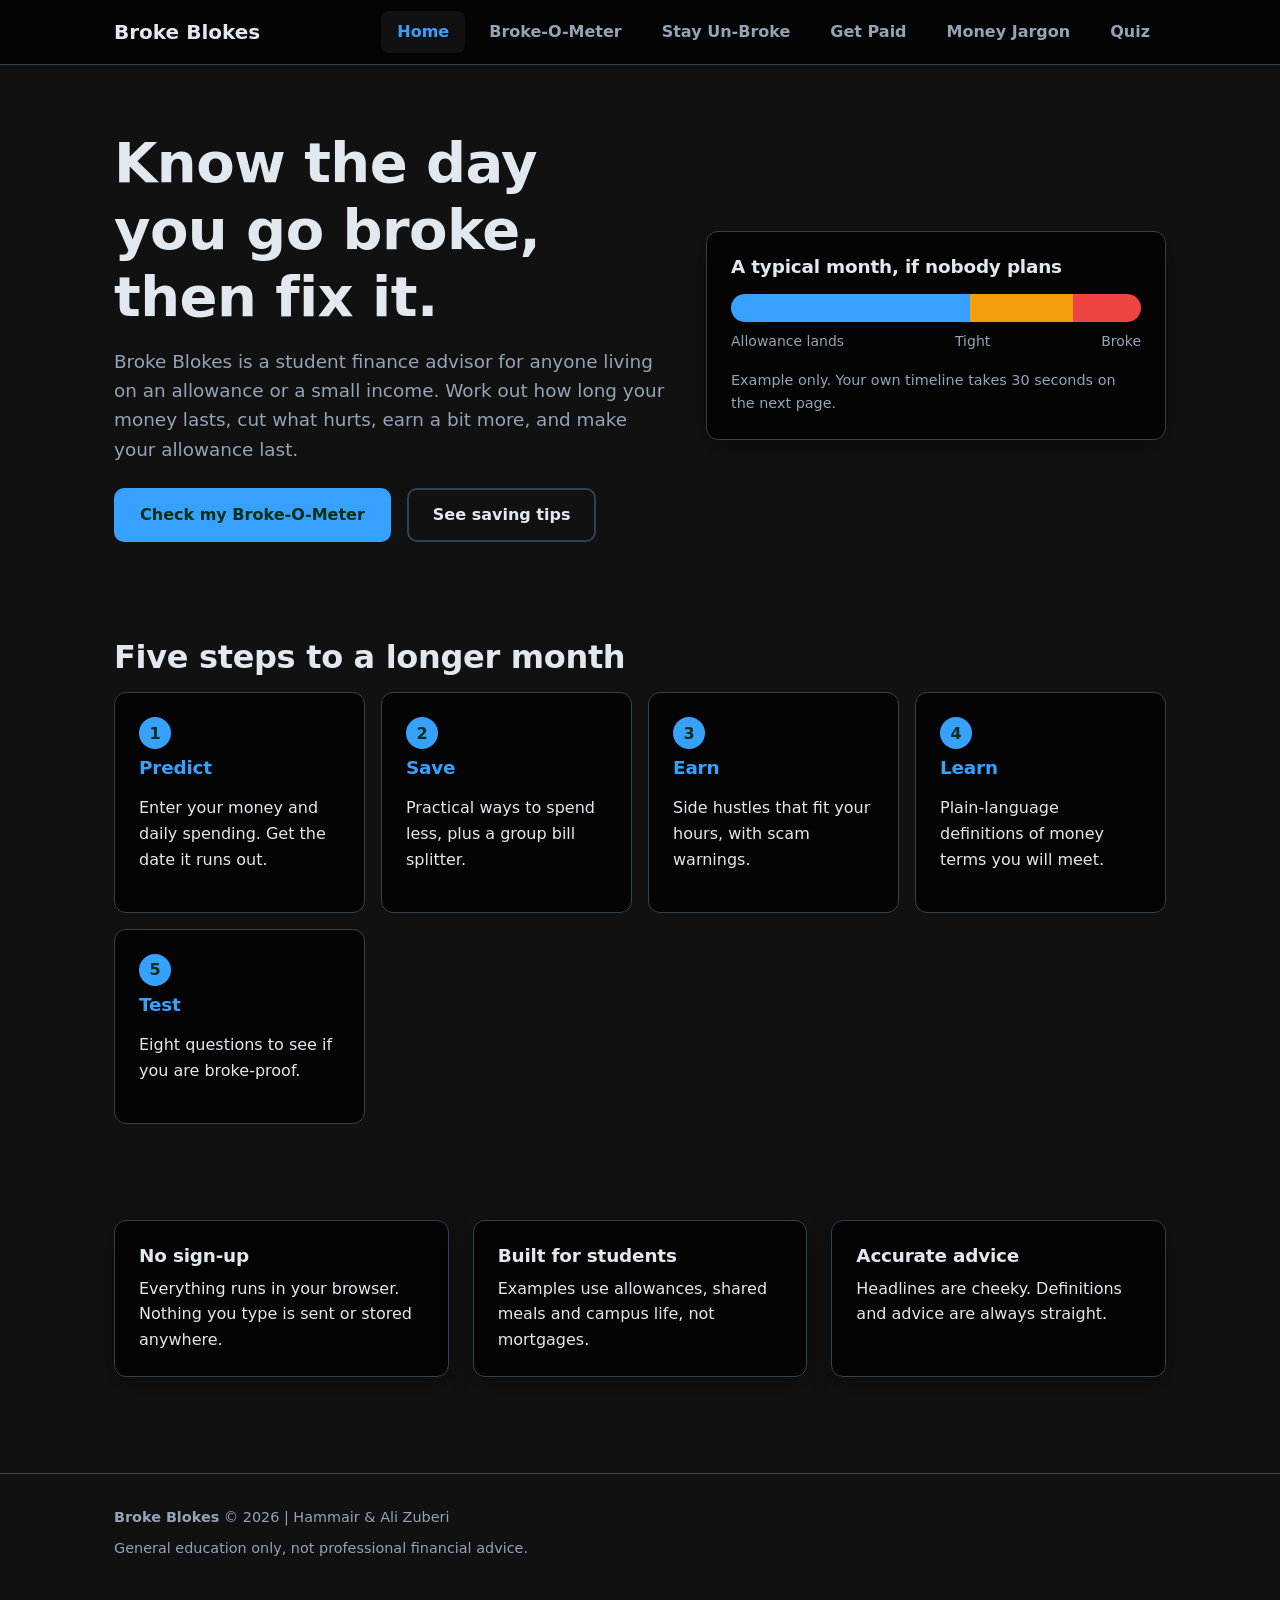
==== index.html @ 1339b5c9 "Add files via upload" ====
<html>
<head>
  <meta charset="UTF-8">
  <meta name="viewport" content="width=device-width, initial-scale=1">
  <title>Broke Blokes</title>
  <meta name="description" content="Student finance advisor. Know the day you go broke, then fix it.">
  <link rel="stylesheet" href="style.css">
</head>
<body>
  <a class="skip" href="#main">Skip to content</a>

  <header class="site-header">
    <div class="wrap nav-bar">
      <a class="brand" href="#home">Broke Blokes</a>
      <button class="menu-btn" aria-expanded="false" aria-controls="menu">Menu</button>
      <nav aria-label="Main">
        <ul class="nav-list" id="menu">
          <li><a href="#home">Home</a></li>
          <li><a href="#predictor">Broke-O-Meter</a></li>
          <li><a href="#tips">Stay Un-Broke</a></li>
          <li><a href="#hustles">Get Paid</a></li>
          <li><a href="#glossary">Money Jargon</a></li>
          <li><a href="#quiz">Quiz</a></li>
        </ul>
      </nav>
    </div>
  </header>

  <main id="main">


    <div class="view" id="view-home" data-title="Home">
    <!-- Hook: the big promise plus a picture of an allowance month -->
    <section class="hero">
      <div class="wrap hero-grid">
        <div>
          <h1>Know the day you go broke, then fix it.</h1>
          <p class="lead">Broke Blokes is a student finance advisor for anyone living on an allowance or a small income. Work out how long your money lasts, cut what hurts, earn a bit more, and make your allowance last.</p>
          <div class="btn-row">
            <a class="btn btn-primary" href="#predictor">Check my Broke-O-Meter</a>
            <a class="btn btn-secondary" href="#tips">See saving tips</a>
          </div>
        </div>
        <div class="card" aria-label="Example allowance month">
          <h3>A typical month, if nobody plans</h3>
          <div class="timeline" role="img" aria-label="Days 1 to 14 safe, days 15 to 20 tight, days 21 to 24 broke">
            <span class="g"></span><span class="a"></span><span class="r"></span>
          </div>
          <div class="timeline-labels"><span>Allowance lands</span><span>Tight</span><span>Broke</span></div>
          <p class="muted small" style="margin-top:16px">Example only. Your own timeline takes 30 seconds on the next page.</p>
        </div>
      </div>
    </section>


    <section class="section">
      <div class="wrap">
        <h2>Five steps to a longer month</h2>
        <ol class="steps">
          <li><h3><a href="#predictor">Predict</a></h3><p>Enter your money and daily spending. Get the date it runs out.</p></li>
          <li><h3><a href="#tips">Save</a></h3><p>Practical ways to spend less, plus a group bill splitter.</p></li>
          <li><h3><a href="#hustles">Earn</a></h3><p>Side hustles that fit your hours, with scam warnings.</p></li>
          <li><h3><a href="#glossary">Learn</a></h3><p>Plain-language definitions of money terms you will meet.</p></li>
          <li><h3><a href="#quiz">Test</a></h3><p>Eight questions to see if you are broke-proof.</p></li>
        </ol>
      </div>
    </section>

    <section class="section">
      <div class="wrap grid grid-3">
        <div class="card"><h3>No sign-up</h3><p>Everything runs in your browser. Nothing you type is sent or stored anywhere.</p></div>
        <div class="card"><h3>Built for students</h3><p>Examples use allowances, shared meals and campus life, not mortgages.</p></div>
        <div class="card"><h3>Accurate advice</h3><p>Headlines are cheeky. Definitions and advice are always straight.</p></div>
      </div>
    </section>
    </div>


    <div class="view" id="view-predictor" data-title="Broke-O-Meter">
    <!-- Predict: sliders and numbers go in, the broke date comes out -->
    <section class="page-head">
      <div class="wrap">
        <h1>Broke-O-Meter</h1>
        <p class="lead">Tell us what you have and what you spend. We show whether you make it to your next allowance.</p>
      </div>
    </section>

    <section class="section" style="padding-top:0">
      <div class="wrap grid grid-2">
        <div class="card">
          <h2>Your numbers</h2>
          <div class="field">
            <label for="currency">Currency</label>
            <select id="currency">
              <option value="Rs">Rs</option>
              <option value="$">$</option>
              <option value="&pound;">&pound;</option>
              <option value="&euro;">&euro;</option>
            </select>
          </div>
          <div class="row-2">
            <div class="field">
              <label for="money">Money you have now</label>
              <input id="money" type="number" min="0" step="1" value="15000">
            </div>
            <div class="field">
              <label for="days">Days until next allowance</label>
              <input id="days" type="number" min="1" max="365" step="1" value="30">
            </div>
          </div>
          <div class="field">
            <label for="daily">Daily spending: <output id="dailyOut" for="daily"></output></label>
            <input id="daily" type="range" min="0" max="2000" step="50" value="700">
            <p class="hint">Add up food, transport and everything else you spend in a normal day.</p>
          </div>
        </div>

        <div class="card" aria-live="polite">
          <h2>Your result</h2>
          <div class="meter" role="img" aria-label="How much of the period your money covers"><div class="meter-fill" id="meterFill"></div></div>
          <div id="result" style="margin-top:24px"></div>
        </div>
      </div>
    </section>
    </div>


    <div class="view" id="view-tips" data-title="Stay Un-Broke">
    <!-- Save: tips, filterable by topic -->
    <section class="page-head">
      <div class="wrap">
        <h1>Stay Un-Broke</h1>
        <p class="lead">Small changes that keep money in your pocket. Pick a topic, then use the bill splitter when you eat out with friends.</p>
      </div>
    </section>

    <section class="section" style="padding-top:0">
      <div class="wrap">
        <div class="filters" role="group" aria-label="Filter tips by topic">
          <button class="chip" data-filter="all" aria-pressed="true">All</button>
          <button class="chip" data-filter="habits" aria-pressed="false">Money habits</button>
          <button class="chip" data-filter="food" aria-pressed="false">Food</button>
          <button class="chip" data-filter="transport" aria-pressed="false">Transport</button>
          <button class="chip" data-filter="study" aria-pressed="false">Study costs</button>
        </div>
        <div class="grid grid-3">
          <article class="card tip" data-cat="habits"><h3>Track every expense for two weeks</h3><p>Write down each purchase. Most people find a few small, regular costs that add up to more than they expected.</p></article>
          <article class="card tip" data-cat="habits"><h3>Pay yourself first</h3><p>Move a fixed amount to savings on the day money arrives, then budget with what is left.</p></article>
          <article class="card tip" data-cat="habits"><h3>Use a waiting rule</h3><p>For any unplanned purchase, wait 24 hours. If you still want it and it fits your budget, buy it.</p></article>
          <article class="card tip" data-cat="habits"><h3>Audit subscriptions monthly</h3><p>List every recurring charge. Cancel what you did not use this month, and share plans only where the provider allows it.</p></article>
          <article class="card tip" data-cat="food"><h3>Cook in batches</h3><p>Cooking larger portions and storing them costs less per meal than buying meals out or ordering in.</p></article>
          <article class="card tip" data-cat="food"><h3>Plan a weekly shopping list</h3><p>Shop with a list and a set amount. Planning meals reduces food waste and impulse purchases.</p></article>
          <article class="card tip" data-cat="food"><h3>Carry water and a snack</h3><p>Buying drinks and snacks between classes is a common hidden cost. A refillable bottle removes it.</p></article>
          <article class="card tip" data-cat="transport"><h3>Share rides and use passes</h3><p>Carpool with classmates where it is safe and legal, and check whether student passes cut your fares.</p></article>
          <article class="card tip" data-cat="transport"><h3>Walk or cycle short trips</h3><p>Short journeys by foot or bike cost nothing and are often as fast as waiting for transport.</p></article>
          <article class="card tip" data-cat="study"><h3>Borrow or buy used textbooks</h3><p>Check the library, senior students and second-hand listings before buying new. Confirm the edition first.</p></article>
          <article class="card tip" data-cat="study"><h3>Ask about student discounts</h3><p>Software, devices and services often have education pricing. Keep your student card or email ready.</p></article>
        </div>
      </div>
    </section>


    <section class="section" id="splitter">
      <div class="wrap">
        <h2>Group bill splitter</h2>
        <p class="lead">Split a meal or trip fairly. Choose an equal split, or split by what each person ordered.</p>
        <div class="grid grid-2">
          <div class="card">
            <div class="row-2">
              <div class="field"><label for="bill">Bill total (before tip)</label><input id="bill" type="number" min="0" step="0.01" value="4000"></div>
              <div class="field"><label for="tip">Tip or service %</label><input id="tip" type="number" min="0" max="100" step="1" value="10"></div>
            </div>
            <div class="row-2">
              <div class="field"><label for="people">Number of people (2 to 12)</label><input id="people" type="number" min="2" max="12" step="1" value="4"></div>
              <div class="field">
                <label for="mode">How to split</label>
                <select id="mode"><option value="equal">Equally</option><option value="items">By what each person ordered</option></select>
              </div>
            </div>
            <p class="hint" style="margin-bottom:8px">Names are optional. In "by what each person ordered" mode, enter each person's items. Anything left over on the bill is shared equally.</p>
            <div class="split-people" id="rows" data-mode="equal"></div>
          </div>
          <div class="card" aria-live="polite">
            <h3>Who pays what</h3>
            <div id="splitOut"></div>
            <p class="hint">Amounts use whatever currency you entered.</p>
          </div>
        </div>
      </div>
    </section>
    </div>


    <div class="view" id="view-hustles" data-title="Get Paid">
    <!-- Earn: pick your hours and style, see matching hustles -->
    <section class="page-head">
      <div class="wrap">
        <h1>Get Paid</h1>
        <p class="lead">Saving only goes so far. Tell us how much time you have and we show hustles that fit.</p>
      </div>
    </section>

    <section class="section" style="padding-top:0">
      <div class="wrap">
        <div class="card" style="margin-bottom:24px">
          <div class="row-2">
            <div class="field">
              <label for="hours">Free hours per week</label>
              <select id="hours">
                <option value="2">Up to 2</option>
                <option value="4" selected>Up to 4</option>
                <option value="6">Up to 6</option>
                <option value="10">10 or more</option>
              </select>
            </div>
            <div class="field">
              <label for="style">Where do you want to work?</label>
              <select id="style">
                <option value="any" selected>Either</option>
                <option value="online">Online</option>
                <option value="in-person">In person</option>
              </select>
            </div>
          </div>
        </div>
        <div class="grid grid-3" id="hustleList" aria-live="polite"></div>

        <div class="callout" style="margin-top:32px">
          <h3>Scam check</h3>
          <p>A real employer never asks you to pay to get a job, buy equipment from them first, or share bank passwords or one-time codes. If a listing does, walk away and report it to the platform.</p>
        </div>
      </div>
    </section>
    </div>


    <div class="view" id="view-glossary" data-title="Money Jargon">
    <!-- Learn: searchable table of money terms -->
    <section class="page-head">
      <div class="wrap">
        <h1>Money Jargon</h1>
        <p class="lead">Money words explained in plain language. Search a term or filter by topic.</p>
      </div>
    </section>

    <section class="section" style="padding-top:0">
      <div class="wrap">
        <div class="row-2" style="margin-bottom:16px">
          <div class="field"><label for="search">Search</label><input id="search" type="search" placeholder="Try &quot;interest&quot; or &quot;budget&quot;"></div>
          <div class="field">
            <label for="category">Topic</label>
            <select id="category">
              <option value="all">All topics</option>
              <option value="Basics">Basics</option>
              <option value="Saving">Saving</option>
              <option value="Borrowing">Borrowing</option>
              <option value="Earning">Earning</option>
            </select>
          </div>
        </div>
        <p class="muted small" id="count" aria-live="polite"></p>
        <div class="table-wrap">
          <table>
            <thead><tr><th scope="col">Term</th><th scope="col">Topic</th><th scope="col">What it means</th></tr></thead>
            <tbody id="glossBody"></tbody>
          </table>
        </div>
      </div>
    </section>
    </div>


    <div class="view" id="view-quiz" data-title="Are You Broke-Proof?">
    <!-- Test: one question at a time, with instant feedback -->
    <section class="page-head">
      <div class="wrap">
        <h1>Are You Broke-Proof?</h1>
        <p class="lead">Eight questions on everything from this site. Answer, learn why, move on.</p>
      </div>
    </section>

    <section class="section" style="padding-top:0">
      <div class="wrap">
        <div class="card quiz-card">
          <div class="progress" aria-hidden="true"><div id="bar"></div></div>
          <div id="quizBox"></div>
        </div>
      </div>
    </section>
    </div>

  </main>


  <footer class="site-footer">
    <div class="wrap">
      <p><strong>Broke Blokes</strong> &copy; <span id="year">2026</span> | Hammair & Ali Zuberi</p>
      <p>General education only, not professional financial advice.</p>
    </div>
  </footer>

  <script src="main.js"></script>
</body>
</html>
---- style.css ----
:root {
  --bg: #111111;        
  --surface: #040404;   
  --line: #334155;      
  --text: #e2e8f0;      
  --muted: #94a3b8;     
  --blue: #37a1ff;     
  --amber: #f59e0b;     
  --red: #ef4444;       

  --s1: 8px; --s2: 16px; --s3: 24px; --s4: 32px; --s5: 40px; --s6: 48px; --s8: 64px;

  --radius: 12px;
  --shadow: 0 8px 24px rgba(0, 0, 0, 0.28);
  --max: 1100px;
  --font: system-ui, -apple-system, "Poppins", Roboto, "Helvetica Neue", Arial, sans-serif;
}

*, *::before, *::after { box-sizing: border-box; }
html { scroll-behavior: smooth; }
body {
  margin: 0;
  background: var(--bg);
  color: var(--text);
  font-family: var(--font);
  font-size: 1rem;
  line-height: 1.6;
}
h1, h2, h3 { line-height: 1.2; margin: 0 0 var(--s2); letter-spacing: -0.01em; }
h1 { font-size: clamp(2.1rem, 5vw, 3.5rem); font-weight: 800; }
h2 { font-size: clamp(1.5rem, 3vw, 2rem); font-weight: 750; }
h3 { font-size: 1.15rem; font-weight: 700; }
p { margin: 0 0 var(--s2); max-width: 70ch; }
a { color: var(--blue); }
img, svg { max-width: 100%; }
:focus-visible { outline: 3px solid var(--blue); outline-offset: 2px; border-radius: 4px; }

.skip { position: absolute; left: -999px; top: 0; background: var(--blue); color: #052e16; padding: var(--s1) var(--s2); z-index: 100; }
.skip:focus { left: var(--s2); top: var(--s2); }

.wrap { width: 100%; max-width: var(--max); margin: 0 auto; padding: 0 var(--s3); }
.section { padding: var(--s6) 0; }
.page-head { padding: var(--s6) 0 var(--s3); }
.lead { color: var(--muted); font-size: 1.15rem; }
.grid { display: grid; gap: var(--s3); }
.grid-2 { grid-template-columns: repeat(auto-fit, minmax(300px, 1fr)); }
.grid-3 { grid-template-columns: repeat(auto-fit, minmax(260px, 1fr)); }
.muted { color: var(--muted); }
.small { font-size: 0.9rem; }

.site-header { background: var(--surface); border-bottom: 1px solid var(--line); position: sticky; top: 0; z-index: 50; }
.nav-bar { display: flex; align-items: center; justify-content: space-between; min-height: 64px; gap: var(--s2); }
.brand { font-weight: 800; font-size: 1.25rem; color: var(--text); text-decoration: none; }
.nav-list { display: flex; gap: var(--s1); list-style: none; margin: 0; padding: 0; }
.nav-list a { display: block; padding: var(--s1) var(--s2); border-radius: 8px; color: var(--muted); text-decoration: none; font-weight: 600; }
.nav-list a:hover { color: var(--text); background: var(--bg); }
.nav-list a.active { color: var(--blue); background: var(--bg); }
.menu-btn { display: none; background: none; border: 1px solid var(--line); color: var(--text); border-radius: 8px; padding: var(--s1) var(--s2); font: inherit; cursor: pointer; }

@media (max-width: 900px) {
  .menu-btn { display: block; }
  .nav-list { display: none; position: absolute; top: 64px; left: 0; right: 0; flex-direction: column; background: var(--surface); border-bottom: 1px solid var(--line); padding: var(--s1) var(--s3) var(--s2); }
  .nav-list.open { display: flex; }
}

.card { background: var(--surface); border: 1px solid var(--line); border-radius: var(--radius); box-shadow: var(--shadow); padding: var(--s3); }
.card h3 { margin-bottom: var(--s1); }
.card p:last-child { margin-bottom: 0; }

.btn { display: inline-block; font: inherit; font-weight: 700; padding: 12px var(--s3); border-radius: 10px; border: 2px solid transparent; cursor: pointer; text-decoration: none; transition: transform 0.15s, background 0.15s; }
.btn:active { transform: translateY(1px); }
.btn-primary { background: var(--blue); color: #052e16; }
.btn-primary:hover { background: #4aaade; }
.btn-secondary { background: transparent; color: var(--text); border-color: var(--line); }
.btn-secondary:hover { border-color: var(--blue); color: var(--blue); }
.btn-row { display: flex; flex-wrap: wrap; gap: var(--s2); margin-top: var(--s3); }

label { display: block; font-weight: 600; margin-bottom: 4px; }
input, select { width: 100%; font: inherit; color: var(--text); background: var(--bg); border: 1px solid var(--line); border-radius: 8px; padding: 10px var(--s2); }
input[type="range"] { padding: 0; accent-color: var(--blue); }
.field { margin-bottom: var(--s2); }
.hint { color: var(--muted); font-size: 0.875rem; margin-top: 4px; }
.row-2 { display: grid; grid-template-columns: 1fr 1fr; gap: var(--s2); }
.error { color: var(--red); font-weight: 600; }

.hero { padding: var(--s8) 0 var(--s6); }
.hero-grid { display: grid; grid-template-columns: 1.2fr 1fr; gap: var(--s5); align-items: center; }
@media (max-width: 860px) { .hero-grid { grid-template-columns: 1fr; } }
.timeline { display: flex; height: 28px; border-radius: 999px; overflow: hidden; margin: var(--s2) 0 var(--s1); }
.timeline span { flex: 1; }
.timeline .g { background: var(--blue); flex: 14; }
.timeline .a { background: var(--amber); flex: 6; }
.timeline .r { background: var(--red); flex: 4; }
.timeline-labels { display: flex; justify-content: space-between; color: var(--muted); font-size: 0.875rem; }

.steps { list-style: none; margin: 0; padding: 0; counter-reset: step; display: grid; gap: var(--s2); grid-template-columns: repeat(auto-fit, minmax(220px, 1fr)); }
.steps li { counter-increment: step; background: var(--surface); border: 1px solid var(--line); border-radius: var(--radius); padding: var(--s3); }
.steps li::before { content: counter(step); display: inline-grid; place-items: center; width: 32px; height: 32px; border-radius: 50%; background: var(--blue); color: #052e16; font-weight: 800; margin-bottom: var(--s1); }
.steps a { font-weight: 700; text-decoration: none; }

.meter { height: 24px; background: var(--bg); border: 1px solid var(--line); border-radius: 999px; overflow: hidden; }
.meter-fill { height: 100%; width: 0; background: var(--blue); transition: width 0.4s ease, background 0.3s; }
.meter-fill.warn { background: var(--amber); }
.meter-fill.danger { background: var(--red); }
.status { display: inline-block; font-weight: 800; padding: 4px 12px; border-radius: 999px; margin-bottom: var(--s2); }
.status.safe { background: rgba(34, 197, 94, 0.15); color: var(--blue); }
.status.warn { background: rgba(245, 158, 11, 0.15); color: var(--amber); }
.status.danger { background: rgba(239, 68, 68, 0.15); color: var(--red); }
.big { font-size: clamp(1.6rem, 4vw, 2.4rem); font-weight: 800; margin: 0 0 var(--s1); }
.stats { display: grid; grid-template-columns: repeat(auto-fit, minmax(150px, 1fr)); gap: var(--s2); margin-top: var(--s3); }
.stat { background: var(--bg); border: 1px solid var(--line); border-radius: 8px; padding: var(--s2); }
.stat b { display: block; font-size: 1.3rem; }

.filters { display: flex; flex-wrap: wrap; gap: var(--s1); margin-bottom: var(--s3); }
.chip { font: inherit; font-weight: 600; background: var(--surface); color: var(--muted); border: 1px solid var(--line); border-radius: 999px; padding: 6px var(--s2); cursor: pointer; }
.chip:hover { color: var(--text); }
.chip[aria-pressed="true"] { background: var(--blue); color: #052e16; border-color: var(--blue); }
.tag { display: inline-block; font-size: 0.8rem; font-weight: 700; color: var(--muted); border: 1px solid var(--line); border-radius: 999px; padding: 2px 10px; margin: 0 4px 4px 0; }
.hidden { display: none !important; }
.callout { border-left: 4px solid var(--amber); background: var(--surface); padding: var(--s2) var(--s3); border-radius: 0 var(--radius) var(--radius) 0; }

.split-people { display: grid; gap: var(--s1); margin-bottom: var(--s2); }
.split-people .person { display: grid; grid-template-columns: 1fr 1fr; gap: var(--s1); }
.split-people[data-mode="equal"] .person { grid-template-columns: 1fr; }
.split-people[data-mode="equal"] .item { display: none; }
.split-result li { display: flex; justify-content: space-between; padding: 6px 0; border-bottom: 1px solid var(--line); }
.split-result { list-style: none; margin: var(--s2) 0 0; padding: 0; }

.table-wrap { overflow-x: auto; border: 1px solid var(--line); border-radius: var(--radius); }
table { width: 100%; border-collapse: collapse; background: var(--surface); }
th, td { text-align: left; padding: var(--s2); border-bottom: 1px solid var(--line); vertical-align: top; }
th { background: var(--bg); color: var(--muted); font-size: 0.9rem; }
td:first-child { font-weight: 700; white-space: nowrap; }
tr:last-child td { border-bottom: 0; }

.quiz-card { max-width: 720px; }
.progress { height: 8px; background: var(--bg); border-radius: 999px; overflow: hidden; margin-bottom: var(--s3); }
.progress div { height: 100%; width: 0; background: var(--blue); transition: width 0.3s; }
.options { display: grid; gap: var(--s1); margin: var(--s2) 0; }
.option { text-align: left; font: inherit; color: var(--text); background: var(--bg); border: 2px solid var(--line); border-radius: 10px; padding: 12px var(--s2); cursor: pointer; }
.option:hover:not(:disabled) { border-color: var(--blue); }
.option.correct { border-color: var(--blue); background: rgba(34, 197, 94, 0.12); }
.option.wrong { border-color: var(--red); background: rgba(239, 68, 68, 0.12); }
.feedback { margin-top: var(--s2); }


.site-footer { border-top: 1px solid var(--line); margin-top: var(--s6); padding: var(--s4) 0; color: var(--muted); font-size: 0.9rem; }
.site-footer p { max-width: none; margin-bottom: var(--s1); }


@media (prefers-reduced-motion: reduce) {
  * { transition: none !important; scroll-behavior: auto !important; }
}
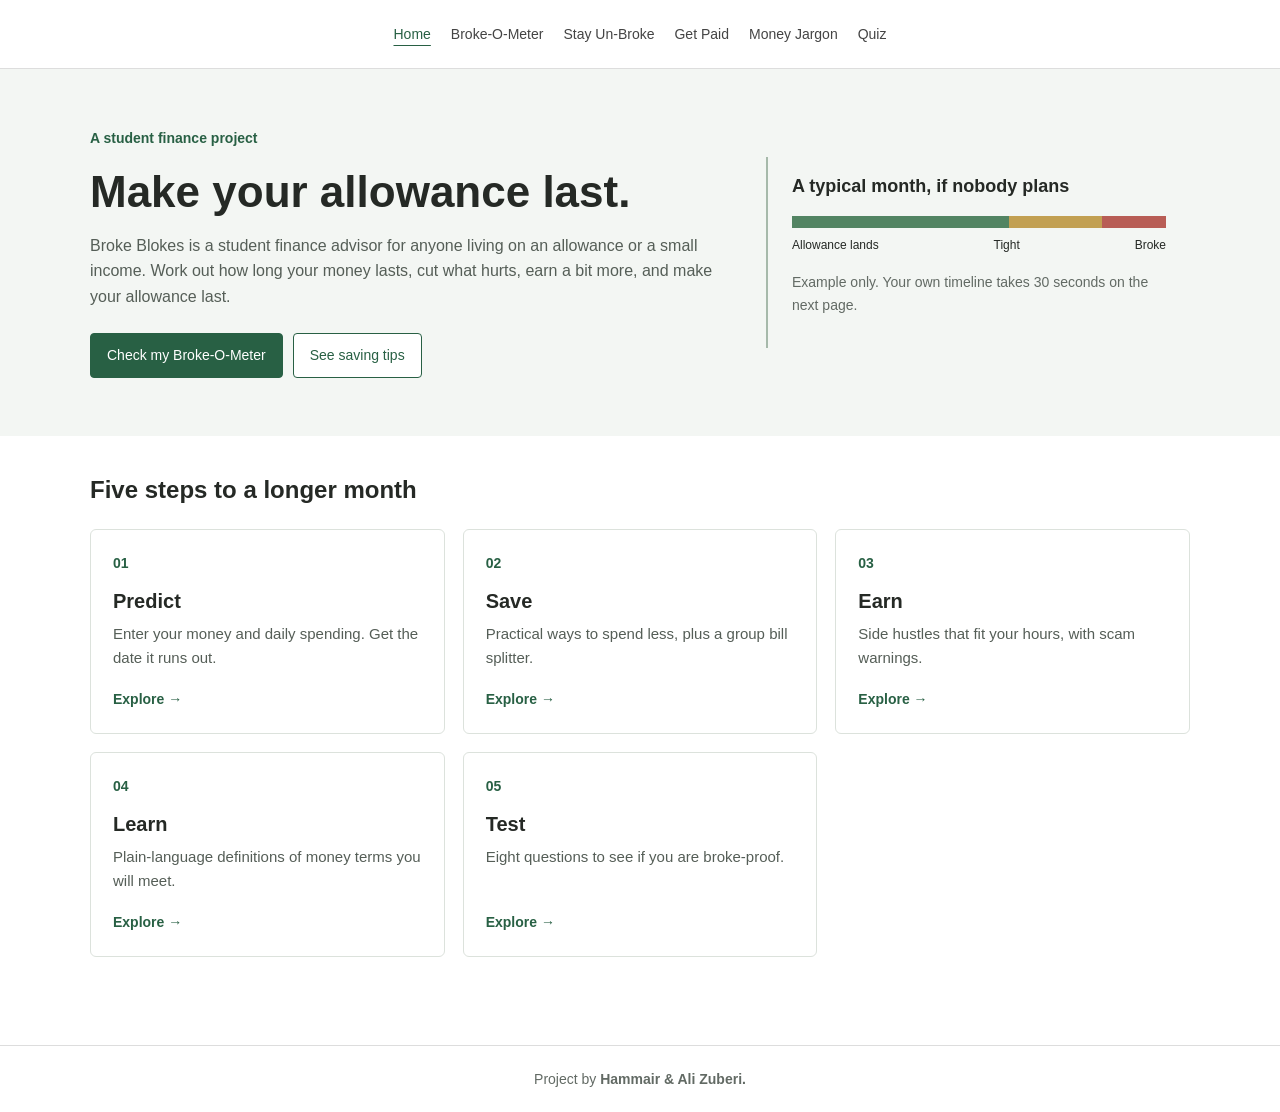
==== commit fc4c5e5a: "Add files via upload" ====
--- a/index.html
+++ b/index.html
@@ -1,18 +1,22 @@
+<!DOCTYPE html>
 <html>
+
 <head>
   <meta charset="UTF-8">
   <meta name="viewport" content="width=device-width, initial-scale=1">
   <title>Broke Blokes</title>
   <meta name="description" content="Student finance advisor. Know the day you go broke, then fix it.">
   <link rel="stylesheet" href="style.css">
+  <link rel="icon" href="favicon.png">
+  
 </head>
+
 <body>
   <a class="skip" href="#main">Skip to content</a>
 
   <header class="site-header">
     <div class="wrap nav-bar">
-      <a class="brand" href="#home">Broke Blokes</a>
-      <button class="menu-btn" aria-expanded="false" aria-controls="menu">Menu</button>
+      <button onclick="toggleMenu()" class="menu-btn" aria-expanded="false" aria-controls="menu" aria-label="Toggle navigation">☰</button>
       <nav aria-label="Main">
         <ul class="nav-list" id="menu">
           <li><a href="#home">Home</a></li>
@@ -28,265 +32,354 @@
 
   <main id="main">
 
-
+ 
     <div class="view" id="view-home" data-title="Home">
-    <!-- Hook: the big promise plus a picture of an allowance month -->
-    <section class="hero">
-      <div class="wrap hero-grid">
-        <div>
-          <h1>Know the day you go broke, then fix it.</h1>
-          <p class="lead">Broke Blokes is a student finance advisor for anyone living on an allowance or a small income. Work out how long your money lasts, cut what hurts, earn a bit more, and make your allowance last.</p>
-          <div class="btn-row">
-            <a class="btn btn-primary" href="#predictor">Check my Broke-O-Meter</a>
-            <a class="btn btn-secondary" href="#tips">See saving tips</a>
-          </div>
-        </div>
-        <div class="card" aria-label="Example allowance month">
-          <h3>A typical month, if nobody plans</h3>
-          <div class="timeline" role="img" aria-label="Days 1 to 14 safe, days 15 to 20 tight, days 21 to 24 broke">
-            <span class="g"></span><span class="a"></span><span class="r"></span>
-          </div>
-          <div class="timeline-labels"><span>Allowance lands</span><span>Tight</span><span>Broke</span></div>
-          <p class="muted small" style="margin-top:16px">Example only. Your own timeline takes 30 seconds on the next page.</p>
-        </div>
-      </div>
-    </section>
-
-
-    <section class="section">
-      <div class="wrap">
-        <h2>Five steps to a longer month</h2>
-        <ol class="steps">
-          <li><h3><a href="#predictor">Predict</a></h3><p>Enter your money and daily spending. Get the date it runs out.</p></li>
-          <li><h3><a href="#tips">Save</a></h3><p>Practical ways to spend less, plus a group bill splitter.</p></li>
-          <li><h3><a href="#hustles">Earn</a></h3><p>Side hustles that fit your hours, with scam warnings.</p></li>
-          <li><h3><a href="#glossary">Learn</a></h3><p>Plain-language definitions of money terms you will meet.</p></li>
-          <li><h3><a href="#quiz">Test</a></h3><p>Eight questions to see if you are broke-proof.</p></li>
-        </ol>
-      </div>
-    </section>
-
-    <section class="section">
-      <div class="wrap grid grid-3">
-        <div class="card"><h3>No sign-up</h3><p>Everything runs in your browser. Nothing you type is sent or stored anywhere.</p></div>
-        <div class="card"><h3>Built for students</h3><p>Examples use allowances, shared meals and campus life, not mortgages.</p></div>
-        <div class="card"><h3>Accurate advice</h3><p>Headlines are cheeky. Definitions and advice are always straight.</p></div>
-      </div>
-    </section>
+      <!-- Hook: the big promise plus a picture of an allowance month -->
+      <section class="hero">
+        <div class="wrap hero-grid">
+          <div>
+            <p class="kicker">A student finance project</p>
+            <h1>Make your allowance last.</h1>
+            <p class="lead">Broke Blokes is a student finance advisor for anyone living on an allowance or a small
+              income. Work out how long your money lasts, cut what hurts, earn a bit more, and make your allowance last.
+            </p>
+            <div class="btn-row">
+              <a class="btn btn-primary" href="#predictor">Check my Broke-O-Meter</a>
+              <a class="btn btn-secondary" href="#tips">See saving tips</a>
+            </div>
+          </div>
+          <aside class="slip" aria-label="Example allowance month">
+            <h3>A typical month, if nobody plans</h3>
+            <div class="timeline" role="img" aria-label="Days 1 to 14 safe, days 15 to 20 tight, days 21 to 24 broke">
+              <span class="g"></span><span class="a"></span><span class="r"></span>
+            </div>
+            <div class="timeline-labels"><span>Allowance lands</span><span>Tight</span><span>Broke</span></div>
+            <p class="muted small" style="margin-top:16px">Example only. Your own timeline takes 30 seconds on the next
+              page.</p>
+          </aside>
+        </div>
+      </section>
+
+
+      <section class="section">
+        <div class="wrap">
+          <h2>Five steps to a longer month</h2>
+          <ol class="steps">
+            <li>
+              <a class="step-card" href="#predictor">
+                <span class="step-number">01</span>
+                <h3>Predict</h3>
+                <p>Enter your money and daily spending. Get the date it runs out.</p>
+                <span class="step-link">Explore &rarr;</span>
+              </a>
+            </li>
+            <li>
+              <a class="step-card" href="#tips">
+                <span class="step-number">02</span>
+                <h3>Save</h3>
+                <p>Practical ways to spend less, plus a group bill splitter.</p>
+                <span class="step-link">Explore &rarr;</span>
+              </a>
+            </li>
+            <li>
+              <a class="step-card" href="#hustles">
+                <span class="step-number">03</span>
+                <h3>Earn</h3>
+                <p>Side hustles that fit your hours, with scam warnings.</p>
+                <span class="step-link">Explore &rarr;</span>
+              </a>
+            </li>
+            <li>
+              <a class="step-card" href="#glossary">
+                <span class="step-number">04</span>
+                <h3>Learn</h3>
+                <p>Plain-language definitions of money terms you will meet.</p>
+                <span class="step-link">Explore &rarr;</span>
+              </a>
+            </li>
+            <li>
+              <a class="step-card" href="#quiz">
+                <span class="step-number">05</span>
+                <h3>Test</h3>
+                <p>Eight questions to see if you are broke-proof.</p>
+                <span class="step-link">Explore &rarr;</span>
+              </a>
+            </li>
+          </ol>
+        </div>
+      </section>
     </div>
 
 
     <div class="view" id="view-predictor" data-title="Broke-O-Meter">
-    <!-- Predict: sliders and numbers go in, the broke date comes out -->
-    <section class="page-head">
-      <div class="wrap">
-        <h1>Broke-O-Meter</h1>
-        <p class="lead">Tell us what you have and what you spend. We show whether you make it to your next allowance.</p>
-      </div>
-    </section>
-
-    <section class="section" style="padding-top:0">
-      <div class="wrap grid grid-2">
-        <div class="card">
-          <h2>Your numbers</h2>
-          <div class="field">
-            <label for="currency">Currency</label>
-            <select id="currency">
-              <option value="Rs">Rs</option>
-              <option value="$">$</option>
-              <option value="&pound;">&pound;</option>
-              <option value="&euro;">&euro;</option>
-            </select>
-          </div>
-          <div class="row-2">
+      <!-- Predict: sliders and numbers go in, the broke date comes out -->
+      <section class="page-head">
+        <div class="wrap">
+          <h1>Broke-O-Meter</h1>
+          <p class="lead">Tell us what you have and what you spend. We show whether you make it to your next allowance.
+          </p>
+        </div>
+      </section>
+
+      <section class="section" style="padding-top:0">
+        <div class="wrap grid grid-2">
+          <div class="card">
+            <h2>Your numbers</h2>
             <div class="field">
-              <label for="money">Money you have now</label>
-              <input id="money" type="number" min="0" step="1" value="15000">
+              <label for="currency">Currency</label>
+              <select id="currency" onchange="calculateMoney()">
+                <option value="Rs">Rs</option>
+                <option value="$">$</option>
+                <option value="&pound;">&pound;</option>
+                <option value="&euro;">&euro;</option>
+              </select>
+            </div>
+            <div class="row-2">
+              <div class="field">
+                <label for="money">Money you have now</label>
+                <input id="money" oninput="calculateMoney()" type="number" min="0" step="1" value="15000">
+              </div>
+              <div class="field">
+                <label for="days">Days until next allowance</label>
+                <input id="days" oninput="calculateMoney()" type="number" min="1" max="365" step="1" value="30">
+              </div>
             </div>
             <div class="field">
-              <label for="days">Days until next allowance</label>
-              <input id="days" type="number" min="1" max="365" step="1" value="30">
-            </div>
-          </div>
-          <div class="field">
-            <label for="daily">Daily spending: <output id="dailyOut" for="daily"></output></label>
-            <input id="daily" type="range" min="0" max="2000" step="50" value="700">
-            <p class="hint">Add up food, transport and everything else you spend in a normal day.</p>
-          </div>
-        </div>
-
-        <div class="card" aria-live="polite">
-          <h2>Your result</h2>
-          <div class="meter" role="img" aria-label="How much of the period your money covers"><div class="meter-fill" id="meterFill"></div></div>
-          <div id="result" style="margin-top:24px"></div>
-        </div>
-      </div>
-    </section>
+              <label for="daily">Daily spending: <output id="dailyOut" for="daily"></output></label>
+              <input id="daily" oninput="calculateMoney()" type="range" min="0" max="2000" step="50" value="700">
+              <p class="hint">Add up food, transport and everything else you spend in a normal day.</p>
+            </div>
+          </div>
+
+          <div class="card" aria-live="polite">
+            <h2>Your result</h2>
+            <div class="meter" role="img" aria-label="How much of the period your money covers">
+              <div class="meter-fill" id="meterFill"></div>
+            </div>
+            <div id="result" style="margin-top:24px"></div>
+          </div>
+        </div>
+      </section>
     </div>
 
 
     <div class="view" id="view-tips" data-title="Stay Un-Broke">
-    <!-- Save: tips, filterable by topic -->
-    <section class="page-head">
-      <div class="wrap">
-        <h1>Stay Un-Broke</h1>
-        <p class="lead">Small changes that keep money in your pocket. Pick a topic, then use the bill splitter when you eat out with friends.</p>
-      </div>
-    </section>
-
-    <section class="section" style="padding-top:0">
-      <div class="wrap">
-        <div class="filters" role="group" aria-label="Filter tips by topic">
-          <button class="chip" data-filter="all" aria-pressed="true">All</button>
-          <button class="chip" data-filter="habits" aria-pressed="false">Money habits</button>
-          <button class="chip" data-filter="food" aria-pressed="false">Food</button>
-          <button class="chip" data-filter="transport" aria-pressed="false">Transport</button>
-          <button class="chip" data-filter="study" aria-pressed="false">Study costs</button>
-        </div>
-        <div class="grid grid-3">
-          <article class="card tip" data-cat="habits"><h3>Track every expense for two weeks</h3><p>Write down each purchase. Most people find a few small, regular costs that add up to more than they expected.</p></article>
-          <article class="card tip" data-cat="habits"><h3>Pay yourself first</h3><p>Move a fixed amount to savings on the day money arrives, then budget with what is left.</p></article>
-          <article class="card tip" data-cat="habits"><h3>Use a waiting rule</h3><p>For any unplanned purchase, wait 24 hours. If you still want it and it fits your budget, buy it.</p></article>
-          <article class="card tip" data-cat="habits"><h3>Audit subscriptions monthly</h3><p>List every recurring charge. Cancel what you did not use this month, and share plans only where the provider allows it.</p></article>
-          <article class="card tip" data-cat="food"><h3>Cook in batches</h3><p>Cooking larger portions and storing them costs less per meal than buying meals out or ordering in.</p></article>
-          <article class="card tip" data-cat="food"><h3>Plan a weekly shopping list</h3><p>Shop with a list and a set amount. Planning meals reduces food waste and impulse purchases.</p></article>
-          <article class="card tip" data-cat="food"><h3>Carry water and a snack</h3><p>Buying drinks and snacks between classes is a common hidden cost. A refillable bottle removes it.</p></article>
-          <article class="card tip" data-cat="transport"><h3>Share rides and use passes</h3><p>Carpool with classmates where it is safe and legal, and check whether student passes cut your fares.</p></article>
-          <article class="card tip" data-cat="transport"><h3>Walk or cycle short trips</h3><p>Short journeys by foot or bike cost nothing and are often as fast as waiting for transport.</p></article>
-          <article class="card tip" data-cat="study"><h3>Borrow or buy used textbooks</h3><p>Check the library, senior students and second-hand listings before buying new. Confirm the edition first.</p></article>
-          <article class="card tip" data-cat="study"><h3>Ask about student discounts</h3><p>Software, devices and services often have education pricing. Keep your student card or email ready.</p></article>
-        </div>
-      </div>
-    </section>
-
-
-    <section class="section" id="splitter">
-      <div class="wrap">
-        <h2>Group bill splitter</h2>
-        <p class="lead">Split a meal or trip fairly. Choose an equal split, or split by what each person ordered.</p>
-        <div class="grid grid-2">
-          <div class="card">
+      <!-- Save: tips, filterable by topic -->
+      <section class="page-head">
+        <div class="wrap">
+          <h1>Stay Un-Broke</h1>
+          <p class="lead">Small changes that keep money in your pocket. Pick a topic, then use the bill splitter when
+            you eat out with friends.</p>
+        </div>
+      </section>
+
+      <section class="section" style="padding-top:0">
+        <div class="wrap">
+          <div class="filters" role="group" aria-label="Filter tips by topic">
+            <button class="chip" data-filter="all" onclick="filterTips(this)" aria-pressed="true">All</button>
+            <button class="chip" data-filter="habits" onclick="filterTips(this)" aria-pressed="false">Money habits</button>
+            <button class="chip" data-filter="food" onclick="filterTips(this)" aria-pressed="false">Food</button>
+            <button class="chip" data-filter="transport" onclick="filterTips(this)" aria-pressed="false">Transport</button>
+            <button class="chip" data-filter="study" onclick="filterTips(this)" aria-pressed="false">Study costs</button>
+          </div>
+          <div class="grid grid-3">
+            <article class="card tip" data-cat="habits">
+              <h3>Track every expense for two weeks</h3>
+              <p>Write down each purchase. Most people find a few small, regular costs that add up to more than they
+                expected.</p>
+            </article>
+            <article class="card tip" data-cat="habits">
+              <h3>Pay yourself first</h3>
+              <p>Move a fixed amount to savings on the day money arrives, then budget with what is left.</p>
+            </article>
+            <article class="card tip" data-cat="habits">
+              <h3>Use a waiting rule</h3>
+              <p>For any unplanned purchase, wait 24 hours. If you still want it and it fits your budget, buy it.</p>
+            </article>
+            <article class="card tip" data-cat="habits">
+              <h3>Audit subscriptions monthly</h3>
+              <p>List every recurring charge. Cancel what you did not use this month, and share plans only where the
+                provider allows it.</p>
+            </article>
+            <article class="card tip" data-cat="food">
+              <h3>Cook in batches</h3>
+              <p>Cooking larger portions and storing them costs less per meal than buying meals out or ordering in.</p>
+            </article>
+            <article class="card tip" data-cat="food">
+              <h3>Plan a weekly shopping list</h3>
+              <p>Shop with a list and a set amount. Planning meals reduces food waste and impulse purchases.</p>
+            </article>
+            <article class="card tip" data-cat="food">
+              <h3>Carry water and a snack</h3>
+              <p>Buying drinks and snacks between classes is a common hidden cost. A refillable bottle removes it.</p>
+            </article>
+            <article class="card tip" data-cat="transport">
+              <h3>Share rides and use passes</h3>
+              <p>Carpool with classmates where it is safe and legal, and check whether student passes cut your fares.
+              </p>
+            </article>
+            <article class="card tip" data-cat="transport">
+              <h3>Walk or cycle short trips</h3>
+              <p>Short journeys by foot or bike cost nothing and are often as fast as waiting for transport.</p>
+            </article>
+            <article class="card tip" data-cat="study">
+              <h3>Borrow or buy used textbooks</h3>
+              <p>Check the library, senior students and second-hand listings before buying new. Confirm the edition
+                first.</p>
+            </article>
+            <article class="card tip" data-cat="study">
+              <h3>Ask about student discounts</h3>
+              <p>Software, devices and services often have education pricing. Keep your student card or email ready.</p>
+            </article>
+          </div>
+        </div>
+      </section>
+
+
+      <section class="section" id="splitter">
+        <div class="wrap">
+          <h2>Group bill splitter</h2>
+          <p class="lead">Split a meal or trip fairly. Choose an equal split, or split by what each person ordered.</p>
+          <div class="grid grid-2">
+            <div class="card">
+              <div class="row-2">
+                <div class="field"><label for="bill">Bill total (before tip)</label><input id="bill" oninput="splitBill()" type="number"
+                    min="0" step="0.01" value="4000"></div>
+                <div class="field"><label for="tip">Tip or service %</label><input id="tip" oninput="splitBill()" type="number" min="0"
+                    max="100" step="1" value="10"></div>
+              </div>
+              <div class="row-2">
+                <div class="field"><label for="people">Number of people (2 to 12)</label><input id="people" oninput="buildPeople()"
+                    type="number" min="2" max="12" step="1" value="4"></div>
+                <div class="field">
+                  <label for="mode">How to split</label>
+                  <select id="mode" onchange="buildPeople()">
+                    <option value="equal">Equally</option>
+                    <option value="items">By what each person ordered</option>
+                  </select>
+                </div>
+              </div>
+              <p class="hint" style="margin-bottom:8px">Names are optional. In "by what each person ordered" mode, enter
+                each person's items. Anything left over on the bill is shared equally.</p>
+              <div class="split-people" id="rows" data-mode="equal"></div>
+            </div>
+            <div class="card" aria-live="polite">
+              <h3>Who pays what</h3>
+              <div id="splitOut"></div>
+              <p class="hint">Amounts use whatever currency you entered.</p>
+            </div>
+          </div>
+        </div>
+      </section>
+    </div>
+
+
+    <div class="view" id="view-hustles" data-title="Get Paid">
+      <!-- Earn: pick your hours and style, see matching hustles -->
+      <section class="page-head">
+        <div class="wrap">
+          <h1>Get Paid</h1>
+          <p class="lead">Saving only goes so far. Tell us how much time you have and we show hustles that fit.</p>
+        </div>
+      </section>
+
+      <section class="section" style="padding-top:0">
+        <div class="wrap">
+          <div class="card" style="margin-bottom:24px">
             <div class="row-2">
-              <div class="field"><label for="bill">Bill total (before tip)</label><input id="bill" type="number" min="0" step="0.01" value="4000"></div>
-              <div class="field"><label for="tip">Tip or service %</label><input id="tip" type="number" min="0" max="100" step="1" value="10"></div>
-            </div>
-            <div class="row-2">
-              <div class="field"><label for="people">Number of people (2 to 12)</label><input id="people" type="number" min="2" max="12" step="1" value="4"></div>
               <div class="field">
-                <label for="mode">How to split</label>
-                <select id="mode"><option value="equal">Equally</option><option value="items">By what each person ordered</option></select>
-              </div>
-            </div>
-            <p class="hint" style="margin-bottom:8px">Names are optional. In "by what each person ordered" mode, enter each person's items. Anything left over on the bill is shared equally.</p>
-            <div class="split-people" id="rows" data-mode="equal"></div>
-          </div>
-          <div class="card" aria-live="polite">
-            <h3>Who pays what</h3>
-            <div id="splitOut"></div>
-            <p class="hint">Amounts use whatever currency you entered.</p>
-          </div>
-        </div>
-      </div>
-    </section>
-    </div>
-
-
-    <div class="view" id="view-hustles" data-title="Get Paid">
-    <!-- Earn: pick your hours and style, see matching hustles -->
-    <section class="page-head">
-      <div class="wrap">
-        <h1>Get Paid</h1>
-        <p class="lead">Saving only goes so far. Tell us how much time you have and we show hustles that fit.</p>
-      </div>
-    </section>
-
-    <section class="section" style="padding-top:0">
-      <div class="wrap">
-        <div class="card" style="margin-bottom:24px">
-          <div class="row-2">
+                <label for="hours">Free hours per week</label>
+                <select id="hours" oninput="showHustles()">
+                  <option value="2">Up to 2</option>
+                  <option value="4" selected>Up to 4</option>
+                  <option value="6">Up to 6</option>
+                  <option value="10">10 or more</option>
+                </select>
+              </div>
+              <div class="field">
+                <label for="style">Where do you want to work?</label>
+                <select id="style" oninput="showHustles()">
+                  <option value="any" selected>Either</option>
+                  <option value="online">Online</option>
+                  <option value="in-person">In person</option>
+                </select>
+              </div>
+            </div>
+          </div>
+          <div class="grid grid-3" id="hustleList" aria-live="polite"></div>
+
+          <div class="callout" style="margin-top:32px">
+            <h3>Scam check</h3>
+            <p>A real employer never asks you to pay to get a job, buy equipment from them first, or share bank
+              passwords or one-time codes. If a listing does, walk away and report it to the platform.</p>
+          </div>
+        </div>
+      </section>
+    </div>
+
+
+    <div class="view" id="view-glossary" data-title="Money Jargon">
+      <!-- Learn: searchable table of money terms -->
+      <section class="page-head">
+        <div class="wrap">
+          <h1>Money Jargon</h1>
+          <p class="lead">Money words explained in plain language. Search a term or filter by topic.</p>
+        </div>
+      </section>
+
+      <section class="section" style="padding-top:0">
+        <div class="wrap">
+          <div class="row-2" style="margin-bottom:16px">
+            <div class="field"><label for="search">Search</label><input id="search" oninput="showTerms()" type="search"
+                placeholder="Try &quot;interest&quot; or &quot;budget&quot;"></div>
             <div class="field">
-              <label for="hours">Free hours per week</label>
-              <select id="hours">
-                <option value="2">Up to 2</option>
-                <option value="4" selected>Up to 4</option>
-                <option value="6">Up to 6</option>
-                <option value="10">10 or more</option>
+              <label for="category">Topic</label>
+              <select id="category" oninput="showTerms()">
+                <option value="all">All topics</option>
+                <option value="Basics">Basics</option>
+                <option value="Saving">Saving</option>
+                <option value="Borrowing">Borrowing</option>
+                <option value="Earning">Earning</option>
               </select>
             </div>
-            <div class="field">
-              <label for="style">Where do you want to work?</label>
-              <select id="style">
-                <option value="any" selected>Either</option>
-                <option value="online">Online</option>
-                <option value="in-person">In person</option>
-              </select>
-            </div>
-          </div>
-        </div>
-        <div class="grid grid-3" id="hustleList" aria-live="polite"></div>
-
-        <div class="callout" style="margin-top:32px">
-          <h3>Scam check</h3>
-          <p>A real employer never asks you to pay to get a job, buy equipment from them first, or share bank passwords or one-time codes. If a listing does, walk away and report it to the platform.</p>
-        </div>
-      </div>
-    </section>
-    </div>
-
-
-    <div class="view" id="view-glossary" data-title="Money Jargon">
-    <!-- Learn: searchable table of money terms -->
-    <section class="page-head">
-      <div class="wrap">
-        <h1>Money Jargon</h1>
-        <p class="lead">Money words explained in plain language. Search a term or filter by topic.</p>
-      </div>
-    </section>
-
-    <section class="section" style="padding-top:0">
-      <div class="wrap">
-        <div class="row-2" style="margin-bottom:16px">
-          <div class="field"><label for="search">Search</label><input id="search" type="search" placeholder="Try &quot;interest&quot; or &quot;budget&quot;"></div>
-          <div class="field">
-            <label for="category">Topic</label>
-            <select id="category">
-              <option value="all">All topics</option>
-              <option value="Basics">Basics</option>
-              <option value="Saving">Saving</option>
-              <option value="Borrowing">Borrowing</option>
-              <option value="Earning">Earning</option>
-            </select>
-          </div>
-        </div>
-        <p class="muted small" id="count" aria-live="polite"></p>
-        <div class="table-wrap">
-          <table>
-            <thead><tr><th scope="col">Term</th><th scope="col">Topic</th><th scope="col">What it means</th></tr></thead>
-            <tbody id="glossBody"></tbody>
-          </table>
-        </div>
-      </div>
-    </section>
+          </div>
+          <p class="muted small" id="count" aria-live="polite"></p>
+          <div class="table-wrap">
+            <table>
+              <thead>
+                <tr>
+                  <th scope="col">Term</th>
+                  <th scope="col">Topic</th>
+                  <th scope="col">What it means</th>
+                </tr>
+              </thead>
+              <tbody id="glossBody"></tbody>
+            </table>
+          </div>
+        </div>
+      </section>
     </div>
 
 
     <div class="view" id="view-quiz" data-title="Are You Broke-Proof?">
-    <!-- Test: one question at a time, with instant feedback -->
-    <section class="page-head">
-      <div class="wrap">
-        <h1>Are You Broke-Proof?</h1>
-        <p class="lead">Eight questions on everything from this site. Answer, learn why, move on.</p>
-      </div>
-    </section>
-
-    <section class="section" style="padding-top:0">
-      <div class="wrap">
-        <div class="card quiz-card">
-          <div class="progress" aria-hidden="true"><div id="bar"></div></div>
-          <div id="quizBox"></div>
-        </div>
-      </div>
-    </section>
+      <!-- Test: one question at a time, with instant feedback -->
+      <section class="page-head">
+        <div class="wrap">
+          <h1>Are You Broke-Proof?</h1>
+          <p class="lead">Eight questions on everything from this site. Answer, learn why, move on.</p>
+        </div>
+      </section>
+
+      <section class="section" style="padding-top:0">
+        <div class="wrap">
+          <div class="card quiz-card">
+            <div class="progress" aria-hidden="true">
+              <div id="bar"></div>
+            </div>
+            <div id="quizBox"></div>
+          </div>
+        </div>
+      </section>
     </div>
 
   </main>
@@ -294,11 +387,11 @@
 
   <footer class="site-footer">
     <div class="wrap">
-      <p><strong>Broke Blokes</strong> &copy; <span id="year">2026</span> | Hammair & Ali Zuberi</p>
-      <p>General education only, not professional financial advice.</p>
+      <p>Project by <strong> Hammair & Ali Zuberi.</strong></p>
     </div>
   </footer>
 
   <script src="main.js"></script>
 </body>
-</html>
+
+</html>
--- a/style.css
+++ b/style.css
@@ -1,153 +1,645 @@
-:root {
-  --bg: #111111;        
-  --surface: #040404;   
-  --line: #334155;      
-  --text: #e2e8f0;      
-  --muted: #94a3b8;     
-  --blue: #37a1ff;     
-  --amber: #f59e0b;     
-  --red: #ef4444;       
-
-  --s1: 8px; --s2: 16px; --s3: 24px; --s4: 32px; --s5: 40px; --s6: 48px; --s8: 64px;
-
-  --radius: 12px;
-  --shadow: 0 8px 24px rgba(0, 0, 0, 0.28);
-  --max: 1100px;
-  --font: system-ui, -apple-system, "Poppins", Roboto, "Helvetica Neue", Arial, sans-serif;
-}
-
-*, *::before, *::after { box-sizing: border-box; }
-html { scroll-behavior: smooth; }
+/* Basic page styling */
+* {
+  box-sizing: border-box;
+}
+
 body {
   margin: 0;
-  background: var(--bg);
-  color: var(--text);
-  font-family: var(--font);
-  font-size: 1rem;
+  font-family: Arial, sans-serif;
+  color: #252925;
+  background: #fff;
   line-height: 1.6;
 }
-h1, h2, h3 { line-height: 1.2; margin: 0 0 var(--s2); letter-spacing: -0.01em; }
-h1 { font-size: clamp(2.1rem, 5vw, 3.5rem); font-weight: 800; }
-h2 { font-size: clamp(1.5rem, 3vw, 2rem); font-weight: 750; }
-h3 { font-size: 1.15rem; font-weight: 700; }
-p { margin: 0 0 var(--s2); max-width: 70ch; }
-a { color: var(--blue); }
-img, svg { max-width: 100%; }
-:focus-visible { outline: 3px solid var(--blue); outline-offset: 2px; border-radius: 4px; }
-
-.skip { position: absolute; left: -999px; top: 0; background: var(--blue); color: #052e16; padding: var(--s1) var(--s2); z-index: 100; }
-.skip:focus { left: var(--s2); top: var(--s2); }
-
-.wrap { width: 100%; max-width: var(--max); margin: 0 auto; padding: 0 var(--s3); }
-.section { padding: var(--s6) 0; }
-.page-head { padding: var(--s6) 0 var(--s3); }
-.lead { color: var(--muted); font-size: 1.15rem; }
-.grid { display: grid; gap: var(--s3); }
-.grid-2 { grid-template-columns: repeat(auto-fit, minmax(300px, 1fr)); }
-.grid-3 { grid-template-columns: repeat(auto-fit, minmax(260px, 1fr)); }
-.muted { color: var(--muted); }
-.small { font-size: 0.9rem; }
-
-.site-header { background: var(--surface); border-bottom: 1px solid var(--line); position: sticky; top: 0; z-index: 50; }
-.nav-bar { display: flex; align-items: center; justify-content: space-between; min-height: 64px; gap: var(--s2); }
-.brand { font-weight: 800; font-size: 1.25rem; color: var(--text); text-decoration: none; }
-.nav-list { display: flex; gap: var(--s1); list-style: none; margin: 0; padding: 0; }
-.nav-list a { display: block; padding: var(--s1) var(--s2); border-radius: 8px; color: var(--muted); text-decoration: none; font-weight: 600; }
-.nav-list a:hover { color: var(--text); background: var(--bg); }
-.nav-list a.active { color: var(--blue); background: var(--bg); }
-.menu-btn { display: none; background: none; border: 1px solid var(--line); color: var(--text); border-radius: 8px; padding: var(--s1) var(--s2); font: inherit; cursor: pointer; }
-
+
+h1,
+h2,
+h3,
+h4 {
+  line-height: 1.3;
+  margin: 0 0 12px;
+}
+
+h1 {
+  font-size: 36px;
+}
+
+h2 {
+  font-size: 24px;
+}
+
+h3 {
+  font-size: 18px;
+}
+
+p {
+  margin: 0 0 14px;
+}
+
+a {
+  color: #286044;
+}
+
+.wrap {
+  width: 92%;
+  max-width: 1100px;
+  margin: auto;
+}
+
+.section {
+  padding: 30px 0;
+}
+
+.page-head {
+  padding: 42px 0 20px;
+}
+
+.lead {
+  color: #555e57;
+  max-width: 740px;
+}
+
+.muted,
+.hint,
+.small {
+  color: #626a64;
+  font-size: 14px;
+}
+
+.hidden {
+  display: none !important;
+}
+
+.skip {
+  position: absolute;
+  left: -9999px;
+}
+
+.skip:focus {
+  left: 10px;
+  top: 10px;
+  background: white;
+  z-index: 10;
+}
+
+/* Navigation */
+.site-header {
+  border-bottom: 1px solid #ddd;
+  background: white;
+}
+
+.nav-bar {
+  display: flex;
+  align-items: center;
+  justify-content: center;
+  min-height: 68px;
+  gap: 20px;
+  position: relative;
+}
+
+.brand {
+  font-size: 22px;
+  font-weight: bold;
+  text-decoration: none;
+  color: #222;
+  white-space: nowrap;
+}
+
+.brand span {
+  color: #286044;
+}
+
+.nav-list {
+  display: flex;
+  gap: 20px;
+  list-style: none;
+  padding: 0;
+  margin: 0;
+}
+
+.nav-list a {
+  color: #444;
+  text-decoration: none;
+  font-size: 14px;
+  padding: 22px 0;
+  display: block;
+}
+
+.nav-list a:hover,
+.nav-list a.active {
+  color: #286044;
+  text-decoration: underline;
+  text-underline-offset: 6px;
+}
+
+.menu-btn {
+  display: none;
+}
+
+/* Home */
+.hero {
+  background: #f3f6f3;
+  padding: 58px 0;
+}
+
+.hero-grid {
+  display: grid;
+  grid-template-columns: 3fr 2fr;
+  gap: 40px;
+  align-items: center;
+}
+
+.kicker {
+  color: #286044;
+  font-size: 14px;
+  font-weight: bold;
+}
+
+.slip {
+  border-left: 2px solid #a6b9aa;
+  padding: 18px 24px;
+}
+
+.timeline {
+  display: flex;
+  height: 12px;
+  margin: 18px 0 8px;
+}
+
+.timeline .g {
+  width: 58%;
+  background: #528462;
+}
+
+.timeline .a {
+  width: 25%;
+  background: #c2a052;
+}
+
+.timeline .r {
+  width: 17%;
+  background: #b85d55;
+}
+
+.timeline-labels {
+  display: flex;
+  justify-content: space-between;
+  font-size: 12px;
+}
+
+.steps {
+  display: grid;
+  grid-template-columns: repeat(3, minmax(0, 1fr));
+  gap: 18px;
+  padding: 0;
+  margin: 24px 0 0;
+  list-style: none;
+}
+
+.step-card {
+  display: flex;
+  flex-direction: column;
+  height: 100%;
+  padding: 22px;
+  border: 1px solid #dce2dc;
+  border-radius: 6px;
+  text-decoration: none;
+  color: #252925;
+  background: white;
+}
+
+.step-card:hover,
+.step-card:focus-visible {
+  border-color: #286044;
+  background: #f5f8f5;
+}
+
+.step-number {
+  color: #286044;
+  font-size: 14px;
+  font-weight: bold;
+  margin-bottom: 14px;
+}
+
+.steps h3 {
+  margin-bottom: 8px;
+  font-size: 20px;
+}
+
+.steps p {
+  margin: 0 0 18px;
+  color: #555e57;
+  font-size: 15px;
+}
+
+.step-link {
+  margin-top: auto;
+  color: #286044;
+  font-size: 14px;
+  font-weight: bold;
+}
+
+/* Forms and content */
+.grid,
+.row-2 {
+  display: grid;
+  gap: 20px;
+}
+
+.grid-2,
+.row-2 {
+  grid-template-columns: repeat(2, minmax(0, 1fr));
+}
+
+.grid-3 {
+  grid-template-columns: repeat(3, minmax(0, 1fr));
+}
+
+.card {
+  padding: 22px;
+  border: 1px solid #dce2dc;
+  border-radius: 5px;
+  min-width: 0;
+}
+
+.tip,
+#hustleList .card {
+  border: none;
+  border-bottom: 1px solid #dce2dc;
+  border-radius: 0;
+  padding: 16px 0;
+}
+
+.field {
+  margin-bottom: 16px;
+}
+
+label {
+  display: block;
+  font-weight: bold;
+  font-size: 14px;
+  margin-bottom: 6px;
+}
+
+input,
+select,
+button {
+  font: inherit;
+}
+
+input,
+select {
+  width: 100%;
+  padding: 10px;
+  border: 1px solid #bfc8c0;
+  border-radius: 4px;
+  background: white;
+  color: #252925;
+}
+
+input[type=range] {
+  padding: 0;
+  accent-color: #286044;
+}
+
+button,
+.btn {
+  cursor: pointer;
+}
+
+.btn {
+  display: inline-block;
+  padding: 10px 16px;
+  border: 1px solid #286044;
+  border-radius: 4px;
+  background: #286044;
+  color: white;
+  text-decoration: none;
+  font-size: 14px;
+}
+
+.btn-secondary {
+  background: white;
+  color: #286044;
+}
+
+.btn-row,
+.result-actions,
+.filters {
+  display: flex;
+  flex-wrap: wrap;
+  gap: 10px;
+}
+
+.filters {
+  margin-bottom: 20px;
+}
+
+.chip {
+  padding: 7px 12px;
+  border: 1px solid #cbd4cb;
+  border-radius: 4px;
+  background: white;
+  color: #333;
+}
+
+.chip[aria-pressed=true] {
+  background: #286044;
+  color: white;
+}
+
+.callout {
+  border-left: 3px solid #286044;
+  padding: 14px 20px;
+  background: #f3f6f3;
+}
+
+/* Calculator results */
+.meter,
+.progress {
+  height: 9px;
+  background: #e5e9e5;
+  overflow: hidden;
+  margin-bottom: 15px;
+}
+
+.meter-fill,
+.progress div {
+  height: 100%;
+  width: 0;
+  background: #286044;
+}
+
+.meter-fill.danger {
+  background: #ad4038;
+}
+
+.meter-fill.warn {
+  background: #9b731f;
+}
+
+.result-hero {
+  border-bottom: 1px solid #ddd;
+  padding: 0 0 15px;
+  margin-bottom: 14px;
+  overflow-wrap: anywhere;
+}
+
+.result-hero strong {
+  display: block;
+  font-size: 32px;
+  color: #286044;
+  margin: 5px 0;
+}
+
+.result-hero.danger strong {
+  color: #ad4038;
+}
+
+.result-hero.warn strong {
+  color: #85601a;
+}
+
+.result-label {
+  font-size: 14px;
+  font-weight: bold;
+}
+
+.result-hero p {
+  margin: 4px 0;
+  font-size: 14px;
+}
+
+.coverage-label,
+.result-stat,
+.payment-row {
+  display: flex;
+  justify-content: space-between;
+  gap: 12px;
+  padding: 9px 0;
+  border-bottom: 1px solid #e5e9e5;
+}
+
+.result-stat span,
+.coverage-label {
+  color: #555e57;
+  font-size: 14px;
+}
+
+.result-stat b,
+.payment-row b {
+  text-align: right;
+  overflow-wrap: anywhere;
+}
+
+.result-actions {
+  margin-top: 18px;
+}
+
+.payment-heading {
+  margin-top: 20px;
+}
+
+.payment-row {
+  margin: 0;
+}
+
+.split-people .person {
+  display: grid;
+  grid-template-columns: 1fr 1fr;
+  gap: 8px;
+  margin-bottom: 8px;
+}
+
+.split-people[data-mode=equal] .person {
+  grid-template-columns: 1fr;
+}
+
+.split-people[data-mode=equal] .item {
+  display: none;
+}
+
+/* Glossary and quiz */
+.table-wrap {
+  overflow-x: auto;
+}
+
+table {
+  width: 100%;
+  border-collapse: collapse;
+  text-align: left;
+}
+
+th,
+td {
+  padding: 12px;
+  border-bottom: 1px solid #ddd;
+  vertical-align: top;
+}
+
+th {
+  background: #f3f6f3;
+}
+
+.quiz-card {
+  max-width: 720px;
+}
+
+.options {
+  display: grid;
+  gap: 10px;
+  margin: 18px 0;
+}
+
+.option {
+  text-align: left;
+  background: white;
+  border: 1px solid #cbd4cb;
+  border-radius: 4px;
+  padding: 12px;
+  color: #252925;
+}
+
+.option:hover:not(:disabled) {
+  background: #f3f6f3;
+}
+
+.option.correct {
+  background: #e4f0e5;
+  border-color: #528462;
+}
+
+.option.wrong {
+  background: #fae9e7;
+  border-color: #ad4038;
+}
+
+.site-footer {
+  border-top: 1px solid #ddd;
+  margin-top: 50px;
+  padding: 22px 0;
+  color: #626a64;
+  font-size: 14px;
+}
+
+.site-footer p {
+  margin: 0;
+  text-align: center;
+}
+
+/* Mobile layout */
 @media (max-width: 900px) {
-  .menu-btn { display: block; }
-  .nav-list { display: none; position: absolute; top: 64px; left: 0; right: 0; flex-direction: column; background: var(--surface); border-bottom: 1px solid var(--line); padding: var(--s1) var(--s3) var(--s2); }
-  .nav-list.open { display: flex; }
-}
-
-.card { background: var(--surface); border: 1px solid var(--line); border-radius: var(--radius); box-shadow: var(--shadow); padding: var(--s3); }
-.card h3 { margin-bottom: var(--s1); }
-.card p:last-child { margin-bottom: 0; }
-
-.btn { display: inline-block; font: inherit; font-weight: 700; padding: 12px var(--s3); border-radius: 10px; border: 2px solid transparent; cursor: pointer; text-decoration: none; transition: transform 0.15s, background 0.15s; }
-.btn:active { transform: translateY(1px); }
-.btn-primary { background: var(--blue); color: #052e16; }
-.btn-primary:hover { background: #4aaade; }
-.btn-secondary { background: transparent; color: var(--text); border-color: var(--line); }
-.btn-secondary:hover { border-color: var(--blue); color: var(--blue); }
-.btn-row { display: flex; flex-wrap: wrap; gap: var(--s2); margin-top: var(--s3); }
-
-label { display: block; font-weight: 600; margin-bottom: 4px; }
-input, select { width: 100%; font: inherit; color: var(--text); background: var(--bg); border: 1px solid var(--line); border-radius: 8px; padding: 10px var(--s2); }
-input[type="range"] { padding: 0; accent-color: var(--blue); }
-.field { margin-bottom: var(--s2); }
-.hint { color: var(--muted); font-size: 0.875rem; margin-top: 4px; }
-.row-2 { display: grid; grid-template-columns: 1fr 1fr; gap: var(--s2); }
-.error { color: var(--red); font-weight: 600; }
-
-.hero { padding: var(--s8) 0 var(--s6); }
-.hero-grid { display: grid; grid-template-columns: 1.2fr 1fr; gap: var(--s5); align-items: center; }
-@media (max-width: 860px) { .hero-grid { grid-template-columns: 1fr; } }
-.timeline { display: flex; height: 28px; border-radius: 999px; overflow: hidden; margin: var(--s2) 0 var(--s1); }
-.timeline span { flex: 1; }
-.timeline .g { background: var(--blue); flex: 14; }
-.timeline .a { background: var(--amber); flex: 6; }
-.timeline .r { background: var(--red); flex: 4; }
-.timeline-labels { display: flex; justify-content: space-between; color: var(--muted); font-size: 0.875rem; }
-
-.steps { list-style: none; margin: 0; padding: 0; counter-reset: step; display: grid; gap: var(--s2); grid-template-columns: repeat(auto-fit, minmax(220px, 1fr)); }
-.steps li { counter-increment: step; background: var(--surface); border: 1px solid var(--line); border-radius: var(--radius); padding: var(--s3); }
-.steps li::before { content: counter(step); display: inline-grid; place-items: center; width: 32px; height: 32px; border-radius: 50%; background: var(--blue); color: #052e16; font-weight: 800; margin-bottom: var(--s1); }
-.steps a { font-weight: 700; text-decoration: none; }
-
-.meter { height: 24px; background: var(--bg); border: 1px solid var(--line); border-radius: 999px; overflow: hidden; }
-.meter-fill { height: 100%; width: 0; background: var(--blue); transition: width 0.4s ease, background 0.3s; }
-.meter-fill.warn { background: var(--amber); }
-.meter-fill.danger { background: var(--red); }
-.status { display: inline-block; font-weight: 800; padding: 4px 12px; border-radius: 999px; margin-bottom: var(--s2); }
-.status.safe { background: rgba(34, 197, 94, 0.15); color: var(--blue); }
-.status.warn { background: rgba(245, 158, 11, 0.15); color: var(--amber); }
-.status.danger { background: rgba(239, 68, 68, 0.15); color: var(--red); }
-.big { font-size: clamp(1.6rem, 4vw, 2.4rem); font-weight: 800; margin: 0 0 var(--s1); }
-.stats { display: grid; grid-template-columns: repeat(auto-fit, minmax(150px, 1fr)); gap: var(--s2); margin-top: var(--s3); }
-.stat { background: var(--bg); border: 1px solid var(--line); border-radius: 8px; padding: var(--s2); }
-.stat b { display: block; font-size: 1.3rem; }
-
-.filters { display: flex; flex-wrap: wrap; gap: var(--s1); margin-bottom: var(--s3); }
-.chip { font: inherit; font-weight: 600; background: var(--surface); color: var(--muted); border: 1px solid var(--line); border-radius: 999px; padding: 6px var(--s2); cursor: pointer; }
-.chip:hover { color: var(--text); }
-.chip[aria-pressed="true"] { background: var(--blue); color: #052e16; border-color: var(--blue); }
-.tag { display: inline-block; font-size: 0.8rem; font-weight: 700; color: var(--muted); border: 1px solid var(--line); border-radius: 999px; padding: 2px 10px; margin: 0 4px 4px 0; }
-.hidden { display: none !important; }
-.callout { border-left: 4px solid var(--amber); background: var(--surface); padding: var(--s2) var(--s3); border-radius: 0 var(--radius) var(--radius) 0; }
-
-.split-people { display: grid; gap: var(--s1); margin-bottom: var(--s2); }
-.split-people .person { display: grid; grid-template-columns: 1fr 1fr; gap: var(--s1); }
-.split-people[data-mode="equal"] .person { grid-template-columns: 1fr; }
-.split-people[data-mode="equal"] .item { display: none; }
-.split-result li { display: flex; justify-content: space-between; padding: 6px 0; border-bottom: 1px solid var(--line); }
-.split-result { list-style: none; margin: var(--s2) 0 0; padding: 0; }
-
-.table-wrap { overflow-x: auto; border: 1px solid var(--line); border-radius: var(--radius); }
-table { width: 100%; border-collapse: collapse; background: var(--surface); }
-th, td { text-align: left; padding: var(--s2); border-bottom: 1px solid var(--line); vertical-align: top; }
-th { background: var(--bg); color: var(--muted); font-size: 0.9rem; }
-td:first-child { font-weight: 700; white-space: nowrap; }
-tr:last-child td { border-bottom: 0; }
-
-.quiz-card { max-width: 720px; }
-.progress { height: 8px; background: var(--bg); border-radius: 999px; overflow: hidden; margin-bottom: var(--s3); }
-.progress div { height: 100%; width: 0; background: var(--blue); transition: width 0.3s; }
-.options { display: grid; gap: var(--s1); margin: var(--s2) 0; }
-.option { text-align: left; font: inherit; color: var(--text); background: var(--bg); border: 2px solid var(--line); border-radius: 10px; padding: 12px var(--s2); cursor: pointer; }
-.option:hover:not(:disabled) { border-color: var(--blue); }
-.option.correct { border-color: var(--blue); background: rgba(34, 197, 94, 0.12); }
-.option.wrong { border-color: var(--red); background: rgba(239, 68, 68, 0.12); }
-.feedback { margin-top: var(--s2); }
-
-
-.site-footer { border-top: 1px solid var(--line); margin-top: var(--s6); padding: var(--s4) 0; color: var(--muted); font-size: 0.9rem; }
-.site-footer p { max-width: none; margin-bottom: var(--s1); }
-
-
-@media (prefers-reduced-motion: reduce) {
-  * { transition: none !important; scroll-behavior: auto !important; }
-}
+  .nav-bar {
+    justify-content: flex-start;
+    gap: 14px;
+  }
+
+  .menu-btn {
+    display: block;
+    border: 0;
+    background: none;
+    font-size: 26px;
+    padding: 4px;
+    color: #252925;
+  }
+
+  .nav-list {
+    display: none;
+    position: absolute;
+    top: 100%;
+    left: 0;
+    right: 0;
+    background: white;
+    border: 1px solid #ddd;
+    z-index: 5;
+    padding: 10px 16px;
+  }
+
+  .nav-list.open {
+    display: block;
+  }
+
+  .nav-list a {
+    padding: 10px 0;
+  }
+
+  .hero-grid,
+  .grid-2 {
+    grid-template-columns: 1fr;
+  }
+
+  .grid-3 {
+    grid-template-columns: repeat(2, minmax(0, 1fr));
+  }
+}
+
+@media (max-width: 520px) {
+  h1 {
+    font-size: 30px;
+  }
+
+  .hero {
+    padding: 32px 0;
+  }
+
+  .grid-3,
+  .row-2 {
+    grid-template-columns: 1fr;
+  }
+
+  .card {
+    padding: 16px;
+  }
+}
+
+/* Consistent spacing and responsive cards */
+.section {
+  padding: 38px 0;
+}
+
+.page-head {
+  padding: 44px 0 24px;
+}
+
+.hero h1 {
+  font-size: 44px;
+  max-width: 620px;
+}
+
+.hero .lead {
+  margin-bottom: 24px;
+}
+
+.card h2 {
+  margin-bottom: 20px;
+}
+
+input:focus,
+select:focus {
+  outline: 2px solid #8bb39a;
+  outline-offset: 2px;
+}
+
+@media (max-width: 900px) {
+  .steps {
+    grid-template-columns: repeat(2, minmax(0, 1fr));
+  }
+}
+
+@media (max-width: 520px) {
+  .steps {
+    grid-template-columns: 1fr;
+    gap: 12px;
+  }
+
+  .hero h1 {
+    font-size: 32px;
+  }
+
+  .section {
+    padding: 26px 0;
+  }
+
+  .step-card {
+    padding: 18px;
+  }
+}
